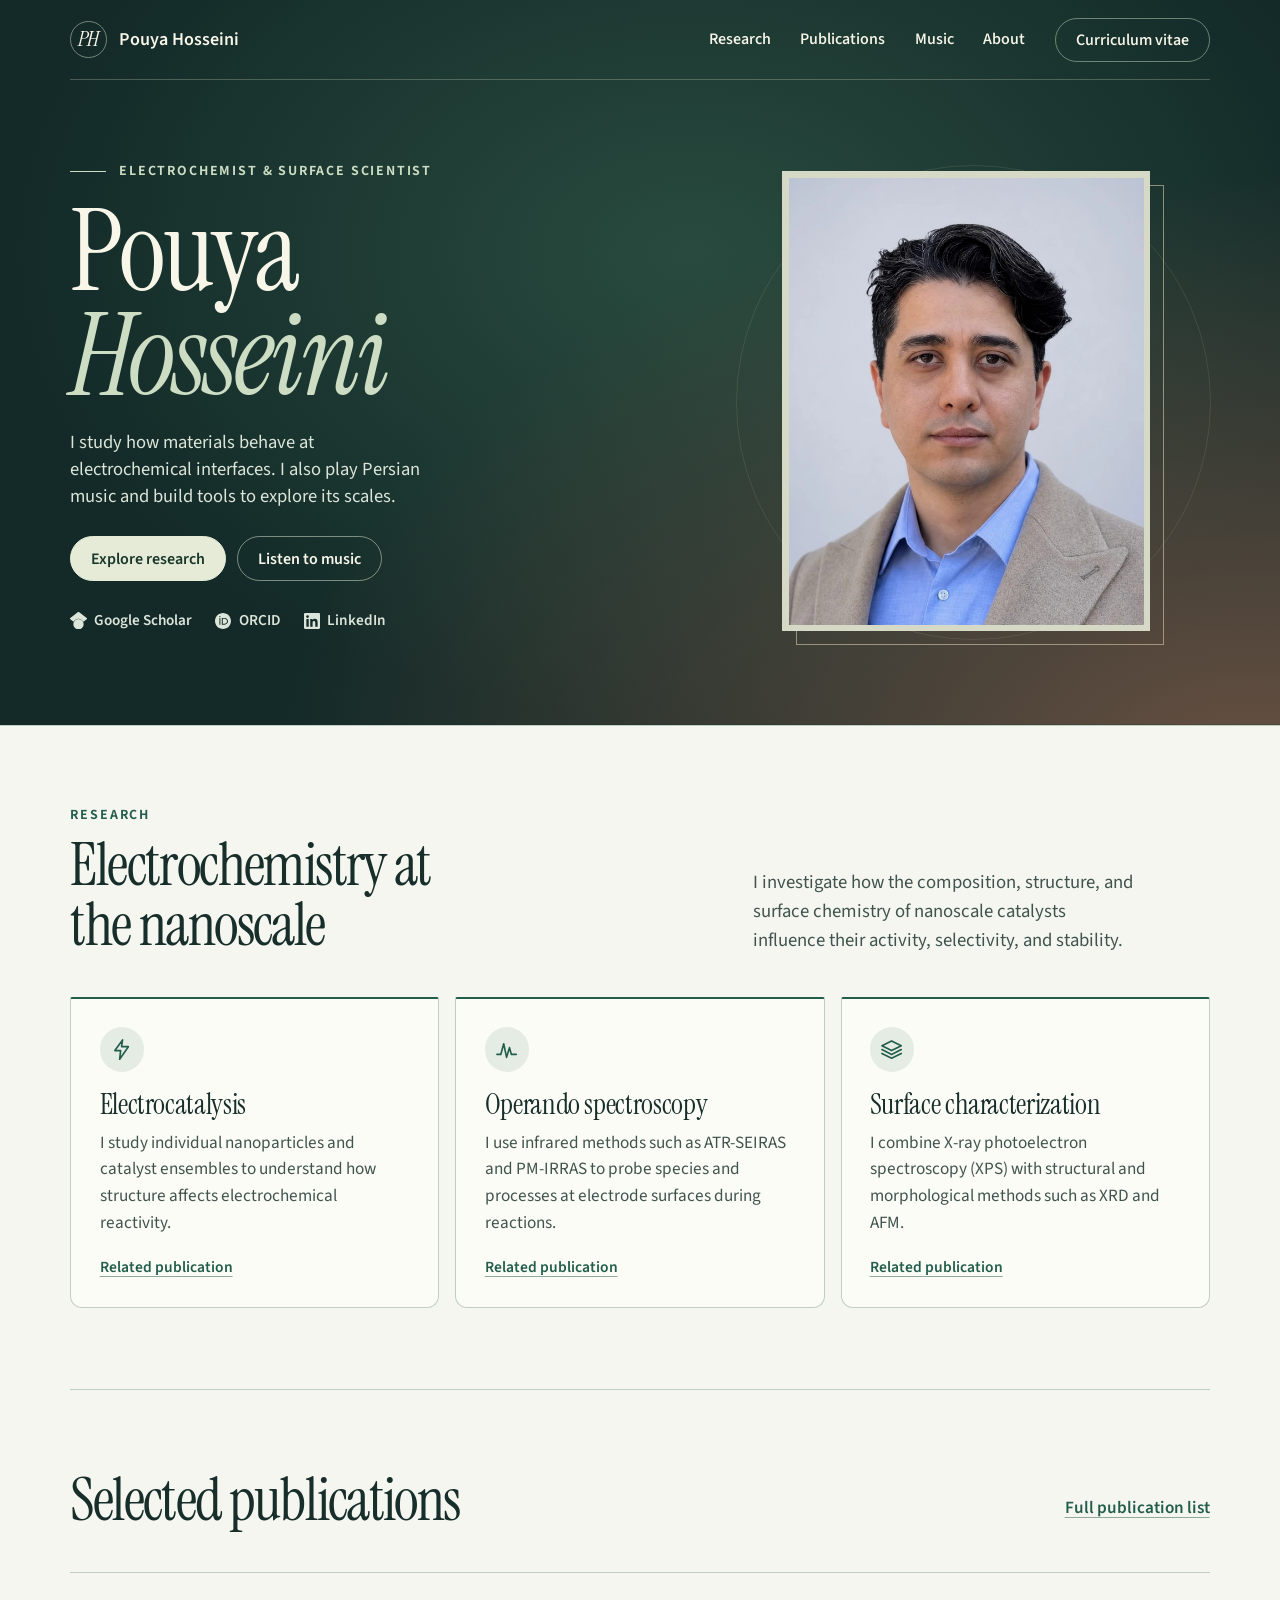
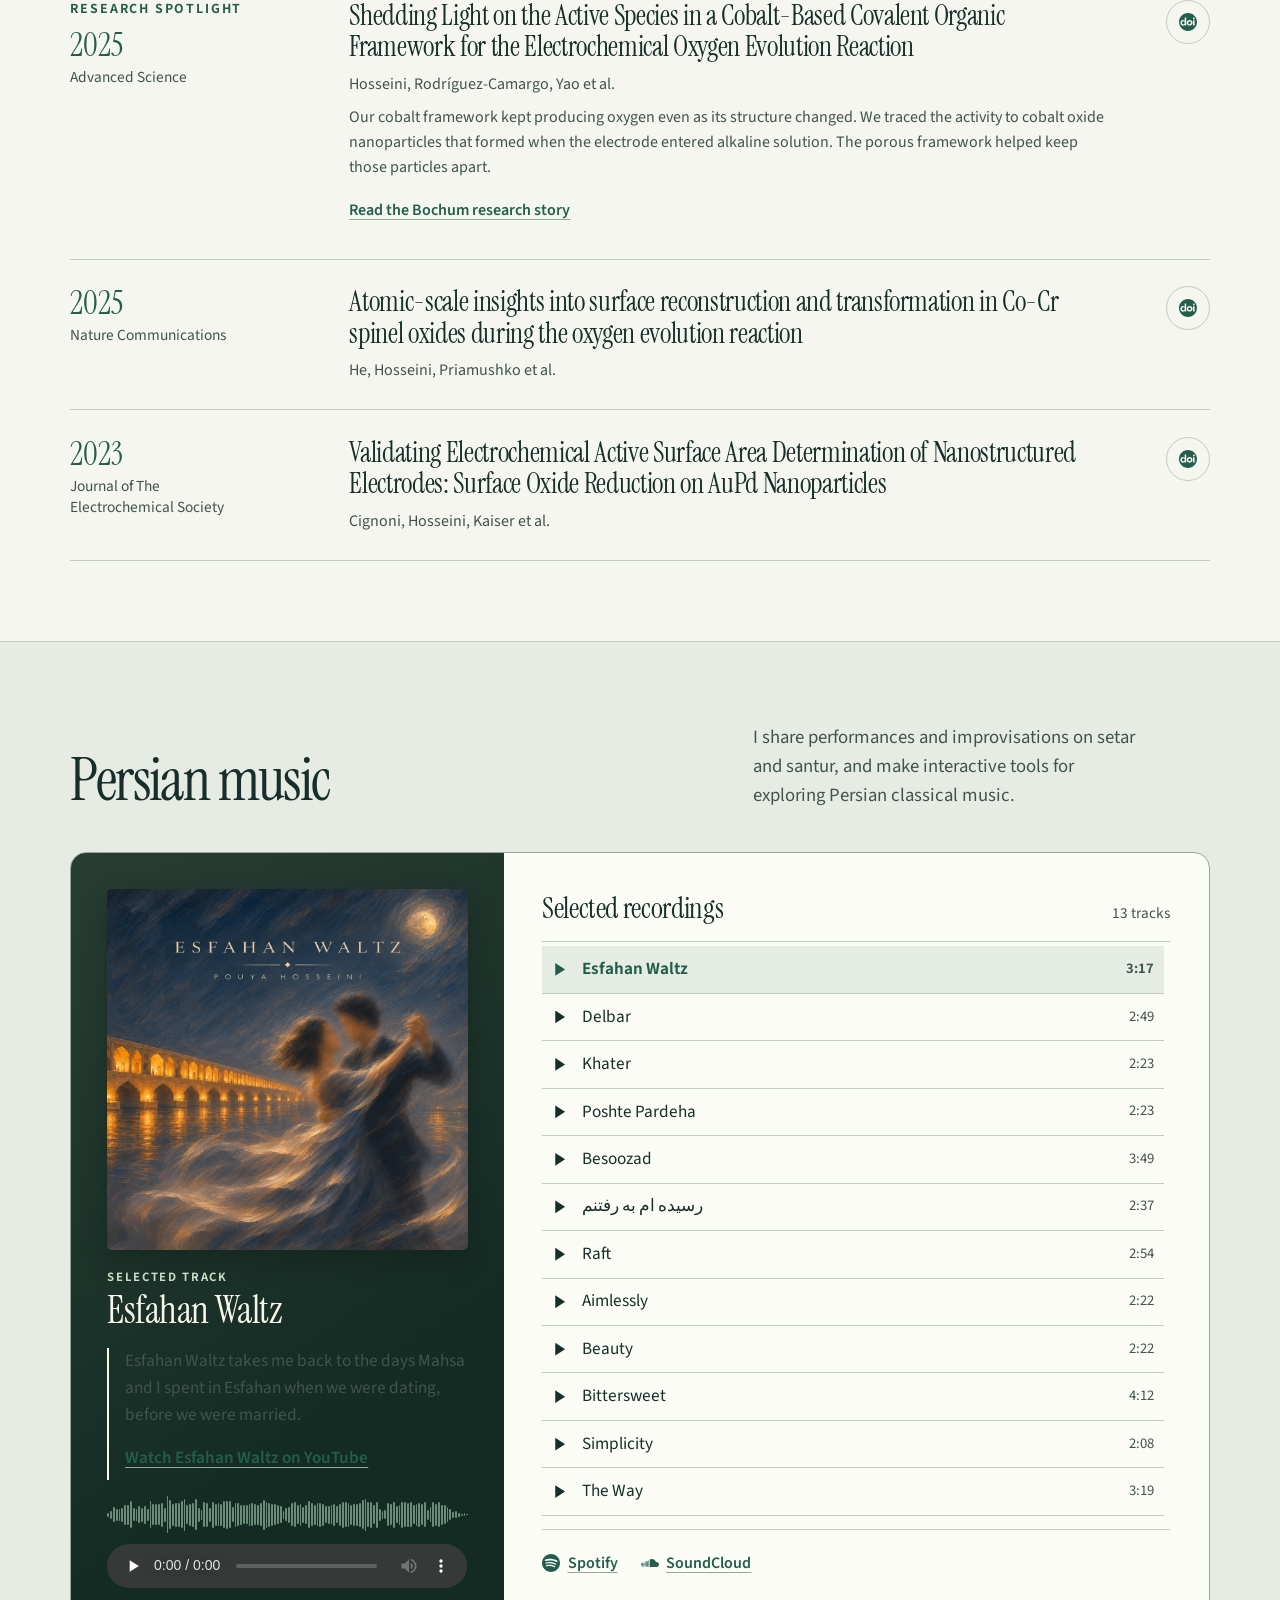
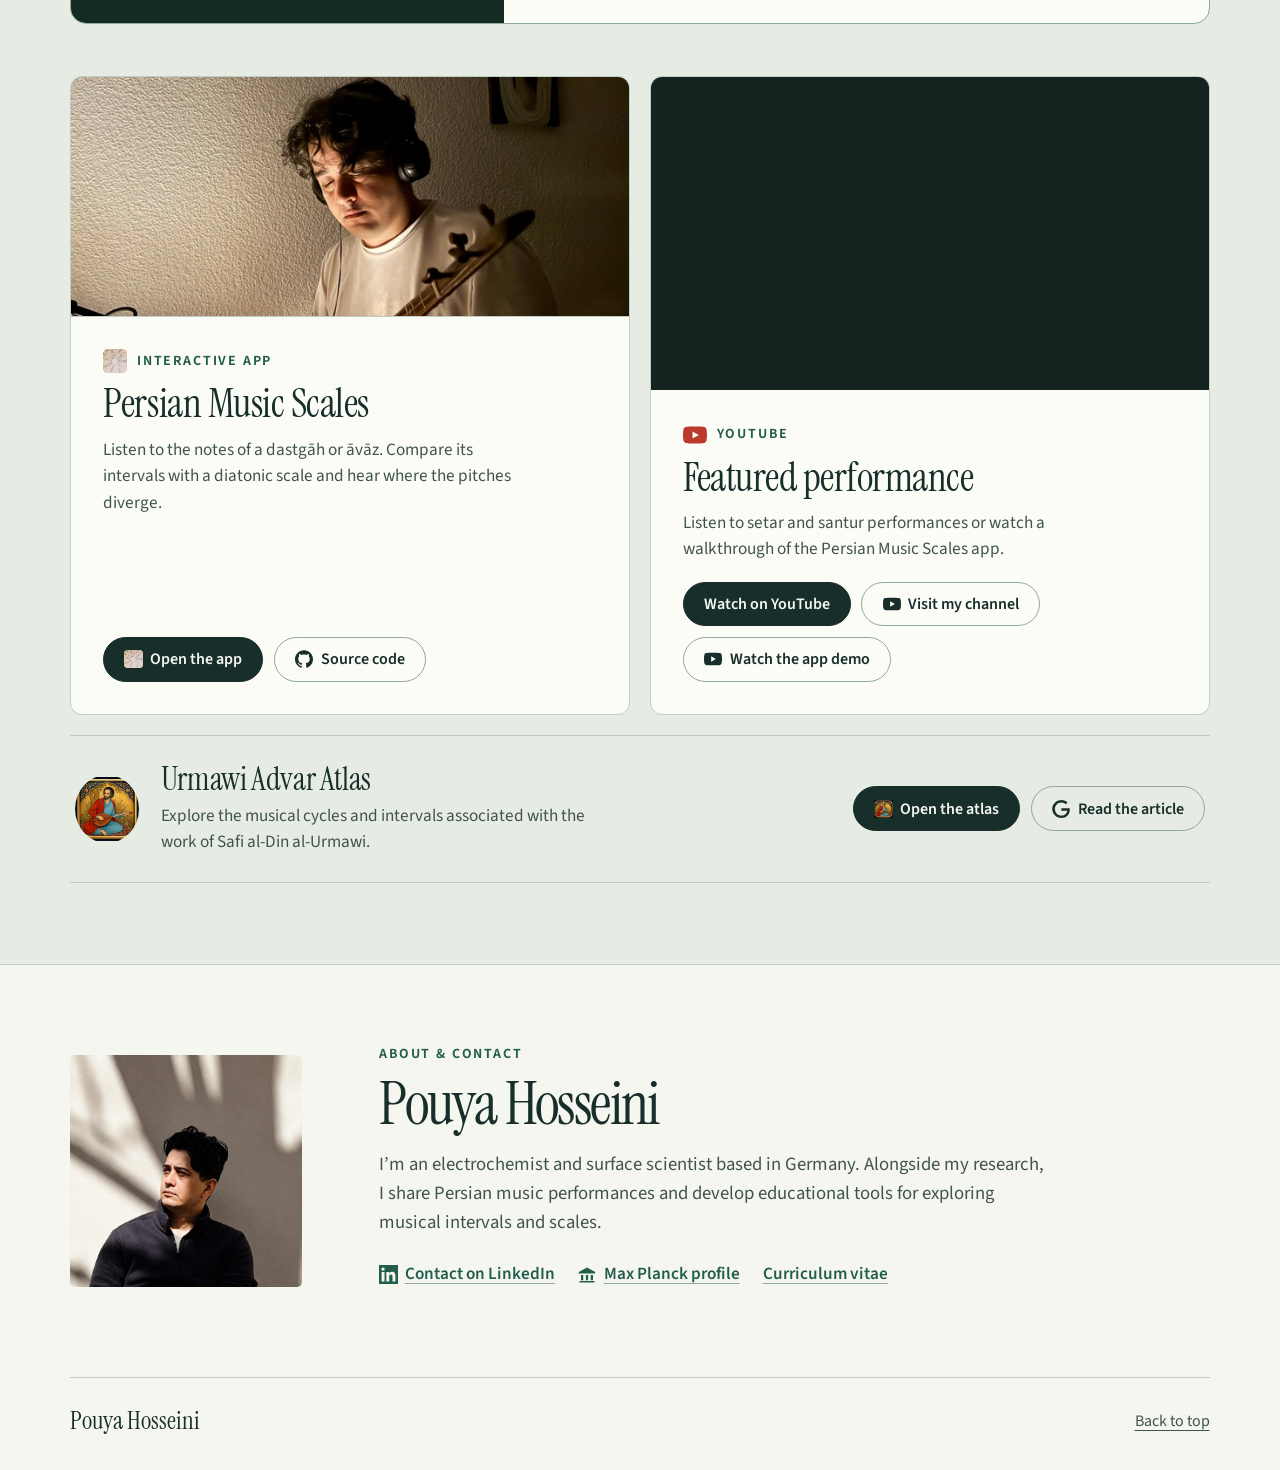
==== index.html @ 286f3427 "Add portfolio pages, portraits, and cover artwork" ====
<!doctype html>
<html lang="en">
<head>
<meta charset="utf-8">
<meta name="viewport" content="width=device-width, initial-scale=1">
<title>Pouya Hosseini | Electrochemistry &amp; Persian Music</title>
<meta name="description" content="Pouya Hosseini is an electrochemist, surface scientist, and Persian musician. Explore his research, publications, performances, and Persian Music Scales app.">
<meta property="og:image" content="https://pouya-hosseini-yazdeli.surprisingleaf.chatgpt.site/pouya-hosseini-940.webp">
<meta property="og:image:alt" content="Portrait of Pouya Hosseini">
<meta property="og:type" content="profile">
<meta property="og:title" content="Pouya Hosseini">
<meta property="og:description" content="Electrochemistry, surface science, and Persian music.">
<link rel="icon" href="favicon.svg" type="image/svg+xml">
<meta name="color-scheme" content="light dark">
<meta name="theme-color" content="#162e2b" media="(prefers-color-scheme: light)">
<meta name="theme-color" content="#0c201e" media="(prefers-color-scheme: dark)">
<link rel="preload" as="font" type="font/woff2" href="instrument-regular.woff2" crossorigin>
<link rel="stylesheet" href="style.css">
<script src="site.js" defer></script>
<script type="application/ld+json">
{
  "@context": "https://schema.org",
  "@type": "ProfilePage",
  "url": "https://pouya-hosseini-yazdeli.surprisingleaf.chatgpt.site/",
  "mainEntity": {
    "@type": "Person",
    "@id": "https://pouya-hosseini-yazdeli.surprisingleaf.chatgpt.site/#pouya",
    "name": "Pouya Hosseini",
    "url": "https://pouya-hosseini-yazdeli.surprisingleaf.chatgpt.site/",
    "description": "Electrochemist, surface scientist, and Persian musician.",
    "knowsAbout": ["Electrocatalysis", "Surface science", "Spectroelectrochemistry", "Persian classical music"],
    "sameAs": [
      "https://orcid.org/0000-0003-4492-0004",
      "https://scholar.google.com/citations?user=VgER-GUAAAAJ",
      "https://www.linkedin.com/in/drpouyahosseini/",
      "https://www.youtube.com/@pouya-hosseini",
      "https://open.spotify.com/artist/6IGpSoSxe7j5bQ7zwPnsP1",
      "https://soundcloud.com/pouyahosseini",
      "https://www.mpie.de/person/122577/2281"
    ]
  }
}
</script>
<script defer src="recordings.js"></script>
</head>
<body id="top">
<a class="skip" href="#main">Skip to content</a>
<div class="opening">
  <header class="mast wrap">
    <a class="brand" href="#top" aria-label="Pouya Hosseini, homepage">
      <span class="monogram" aria-hidden="true">PH</span><span>Pouya Hosseini</span>
    </a>
    <button class="menu-toggle" type="button" aria-expanded="false" aria-controls="site-nav" hidden>
      <span class="menu-glyph" aria-hidden="true"></span><span>Menu</span>
    </button>
    <nav class="site-nav" id="site-nav" aria-label="Main navigation">
      <a href="#research">Research</a>
      <a href="#publications">Publications</a>
      <a href="#music">Music</a>
      <a href="#about">About</a>
      <a href="cv.html" class="nav-cv">Curriculum vitae</a>
    </nav>
  </header>
  <section class="hero wrap" id="pouya" aria-labelledby="name">
    <div class="hero-copy">
      <p class="eyebrow hero-role">Electrochemist &amp; surface scientist</p>
      <h1 id="name">Pouya <em>Hosseini</em></h1>
      <p class="intro">I study how materials behave at electrochemical interfaces. I also play Persian music and build tools to explore its scales.</p>
      <div class="actions hero-actions"><a class="button primary" href="#research">Explore research</a><a class="button" href="#recordings">Listen to music</a></div>
      <div class="profiles" aria-label="Professional profiles"><a href="https://scholar.google.com/citations?user=VgER-GUAAAAJ"><span class="service-icon brand-googlescholar" aria-hidden="true"></span>Google Scholar</a>
          <a href="https://orcid.org/0000-0003-4492-0004"><span class="service-icon brand-orcid" aria-hidden="true"></span>ORCID</a>
          <a href="https://www.linkedin.com/in/drpouyahosseini/"><span class="service-icon brand-linkedin" aria-hidden="true"></span>LinkedIn</a></div>
    </div>
    <div class="hero-art"><figure class="portrait"><img src="pouya-hosseini-640.webp"
            srcset="pouya-hosseini-320.webp 320w, pouya-hosseini-640.webp 640w, pouya-hosseini-940.webp 940w"
            sizes="(max-width: 40rem) 36vw, (max-width: 70rem) 33vw, 370px" width="940" height="1254" fetchpriority="high" alt="Portrait of Pouya Hosseini"></figure></div>
  </section>
</div>
<main id="main">
  <section id="research" class="section wrap" aria-labelledby="research-title">
    <div class="section-lead">
      <div><p class="eyebrow">Research</p><h2 id="research-title">Electrochemistry at the nanoscale</h2></div>
      <p>I investigate how the composition, structure, and surface chemistry of nanoscale catalysts influence their activity, selectivity, and stability.</p>
    </div>
    <div class="research-grid">
      <article class="method">
        <a class="method-link" href="#aupd-surface-area" aria-labelledby="electrocatalysis-label electrocatalysis-action" aria-describedby="electrocatalysis-description">
          <span class="method-icon" aria-hidden="true"><svg aria-hidden="true" width="22" height="22" viewbox="0 0 24 24" fill="none" stroke="currentColor" stroke-width="1.7" stroke-linejoin="round" stroke-linecap="round"><path d="M13 2 5 13h6l-1 9 9-13h-7z"></path></svg></span>
          <h3 id="electrocatalysis-label">Electrocatalysis</h3>
          <p id="electrocatalysis-description">I study individual nanoparticles and catalyst ensembles to understand how structure affects electrochemical reactivity.</p>
          <span id="electrocatalysis-action" class="method-action">Related publication</span>
        </a>
      </article>
<article class="method">
        <a class="method-link" href="#cobalt-active-species" aria-labelledby="operando-label operando-action" aria-describedby="operando-description">
          <span class="method-icon" aria-hidden="true"><svg aria-hidden="true" width="22" height="22" viewbox="0 0 24 24" fill="none" stroke="currentColor" stroke-width="1.7" stroke-linejoin="round" stroke-linecap="round"><path d="M2 17h4l3-11 3 14 3-10 2 7h5"></path></svg></span>
          <h3 id="operando-label">Operando spectroscopy</h3>
          <p id="operando-description">I use infrared methods such as ATR-SEIRAS and PM-IRRAS to probe species and processes at electrode surfaces during reactions.</p>
          <span id="operando-action" class="method-action">Related publication</span>
        </a>
      </article>
<article class="method">
        <a class="method-link" href="#spinel-surfaces" aria-labelledby="surface-characterization-label surface-characterization-action" aria-describedby="surface-characterization-description">
          <span class="method-icon" aria-hidden="true"><svg aria-hidden="true" width="22" height="22" viewbox="0 0 24 24" fill="none" stroke="currentColor" stroke-width="1.7" stroke-linejoin="round" stroke-linecap="round"><path d="M2 8l10-5 10 5-10 5z M2 12l10 5 10-5 M2 16l10 5 10-5"></path></svg></span>
          <h3 id="surface-characterization-label">Surface characterization</h3>
          <p id="surface-characterization-description">I combine X-ray photoelectron spectroscopy (XPS) with structural and morphological methods such as XRD and AFM.</p>
          <span id="surface-characterization-action" class="method-action">Related publication</span>
        </a>
      </article>
    </div>
  </section>
  <section id="publications" class="publications section wrap" aria-labelledby="pub-title">
    <div class="section-heading"><h2 id="pub-title">Selected publications</h2><a class="text-link" href="cv.html#bibliography">Full publication list</a></div>
    <div class="papers"><article class="paper" id="cobalt-active-species" tabindex="-1">
        <div class="paper-meta"><span class="eyebrow">Research spotlight</span><time>2025</time><p>Advanced Science</p></div>
        <div class="paper-body"><h3><a href="https://doi.org/10.1002/advs.202413555">Shedding Light on the Active Species in a Cobalt-Based Covalent Organic Framework for the Electrochemical Oxygen Evolution Reaction</a></h3>
          <p>Hosseini, Rodríguez-Camargo, Yao et al.</p><p>Our cobalt framework kept producing oxygen even as its structure changed. We traced the activity to cobalt oxide nanoparticles that formed when the electrode entered alkaline solution. The porous framework helped keep those particles apart.</p><p><a class="text-link" href="https://news.rub.de/english/press-releases/2024-11-26-electrochemistry-how-catalysts-secretly-lose-their-stability">Read the Bochum research story</a></p></div>
        <a href="https://doi.org/10.1002/advs.202413555" class="paper-doi" aria-label="DOI for Shedding Light on the Active Species in a Cobalt-Based Covalent Organic Framework for the Electrochemical Oxygen Evolution Reaction"><span class="service-icon brand-doi" aria-hidden="true"></span></a>
      </article>
      <article class="paper" id="spinel-surfaces" tabindex="-1">
        <div class="paper-meta"><time>2025</time><p>Nature Communications</p></div>
        <div class="paper-body"><h3><a href="https://doi.org/10.1038/s41467-025-65626-x">Atomic-scale insights into surface reconstruction and transformation in Co-Cr spinel oxides during the oxygen evolution reaction</a></h3>
          <p>He, Hosseini, Priamushko et al.</p></div>
        <a href="https://doi.org/10.1038/s41467-025-65626-x" class="paper-doi" aria-label="DOI for Atomic-scale insights into surface reconstruction and transformation in Co-Cr spinel oxides during the oxygen evolution reaction"><span class="service-icon brand-doi" aria-hidden="true"></span></a>
      </article>

<article class="paper" id="aupd-surface-area" tabindex="-1">
        <div class="paper-meta"><time>2023</time><p>Journal of The Electrochemical Society</p></div>
        <div class="paper-body"><h3><a href="https://doi.org/10.1149/1945-7111/ad09f8">Validating Electrochemical Active Surface Area Determination of Nanostructured Electrodes: Surface Oxide Reduction on AuPd Nanoparticles</a></h3>
          <p>Cignoni, Hosseini, Kaiser et al.</p></div>
        <a href="https://doi.org/10.1149/1945-7111/ad09f8" class="paper-doi" aria-label="DOI for Validating Electrochemical Active Surface Area Determination of Nanostructured Electrodes: Surface Oxide Reduction on AuPd Nanoparticles"><span class="service-icon brand-doi" aria-hidden="true"></span></a>
      </article>
    </div>
  </section>
  <section id="music" class="music" aria-labelledby="music-title">
    <div class="section wrap">
      <div class="section-lead"><h2 id="music-title">Persian music</h2>
        <p>I share performances and improvisations on setar and santur, and make interactive tools for exploring Persian classical music.</p></div>
      <div class="listening-room" id="recordings">
        <section class="now-playing" aria-labelledby="current-track">
          <img id="track-cover" src="esfahan-waltz-cover.webp" width="640" height="640" alt="Esfahan Waltz cover artwork" loading="lazy">
          <div class="track-caption"><p id="play-state" class="eyebrow">Selected track</p><h3 id="current-track" dir="auto" aria-live="polite">Esfahan Waltz</h3></div>
          <aside id="esfahan-note"><p>Esfahan Waltz takes me back to the days Mahsa and I spent in Esfahan when we were dating, before we were married.</p><a class="text-link" href="https://youtu.be/katTH8K_2r0">Watch Esfahan Waltz on YouTube</a></aside><div class="waveform" aria-hidden="true"></div>
          <audio id="player" controls preload="none" aria-label="Esfahan Waltz" src="esfahan-waltz.mp3"></audio>
          <p id="play-message" role="status" hidden></p>
        </section>
        <section class="track-list" aria-labelledby="recording-title">
          <div class="list-heading"><h3 id="recording-title">Selected recordings</h3><span>13 tracks</span></div>
          <div class="track-scroller"><ol>
            <li><a class="track" href="esfahan-waltz.mp3" data-cover="esfahan-waltz-cover.webp" data-peaks="10,22,41,32,33,37,55,55,74,34,32,46,38,49,33,74,58,57,56,65,37,100,80,61,66,66,74,86,53,59,64,83,39,26,68,64,38,70,61,62,59,74,77,73,41,64,63,55,52,53,61,62,58,54,63,81,72,66,60,57,53,46,21,36,44,62,69,52,60,43,53,74,63,55,63,65,59,47,48,53,60,46,61,71,69,64,55,59,60,65,78,86,68,71,53,70,32,21,24,63,57,70,45,54,70,68,65,69,52,59,64,58,69,28,41,67,60,67,55,53,41,29,15,20,12,5,8,2"><span>Esfahan Waltz</span><small>3:17</small></a></li>
<li><a class="track" href="delbar.mp3" data-cover="delbar-cover.webp" data-peaks="13,47,42,31,11,48,55,29,42,71,73,30,89,83,73,57,81,89,80,41,71,67,45,56,89,67,50,76,65,67,37,87,85,78,60,86,89,67,90,68,71,51,87,100,93,67,75,70,53,66,69,66,50,59,65,71,63,72,75,68,63,85,75,80,64,73,55,53,50,74,76,53,78,59,74,58,71,61,63,56,77,76,49,87,65,66,69,70,75,76,55,69,77,71,56,77,64,74,82,83,68,85,74,69,80,76,58,83,73,76,75,81,72,85,91,69,32,47,35,52,63,50,34,24,8,1,0,0"><span>Delbar</span><small>2:49</small></a></li>

            <li><a class="track" href="khater.mp3" data-cover="khater-cover.webp" data-peaks="25,29,31,34,30,25,42,39,38,42,46,54,45,61,51,66,62,55,58,58,49,44,55,49,47,51,37,21,88,85,68,53,87,82,91,52,23,17,66,100,83,67,63,73,72,33,43,16,31,75,96,88,91,71,53,89,84,78,66,44,32,26,74,66,68,57,55,30,78,61,75,42,35,61,95,77,91,90,88,95,67,69,41,37,36,29,91,73,59,39,70,93,77,57,64,63,79,72,72,75,69,81,69,59,24,60,47,55,70,33,28,47,61,22,33,39,47,63,59,60,54,42,32,32,24,9,5,3"><span>Khater</span><small>2:23</small></a></li>
            <li><a class="track" href="poshte-pardeha.mp3" data-cover="poshte-pardeha-cover.webp" data-peaks="79,36,78,52,88,78,61,79,76,98,55,41,93,65,78,66,44,37,33,89,54,39,86,61,78,60,82,70,51,76,70,85,51,62,81,39,27,48,100,79,49,98,53,93,69,61,95,63,94,64,47,90,51,76,54,37,48,70,85,64,74,43,70,89,72,87,53,79,79,75,88,65,82,84,47,75,76,83,81,51,76,56,79,61,60,76,37,68,58,55,77,32,72,61,40,68,69,77,66,60,73,73,86,63,71,75,62,79,44,58,50,34,61,55,54,35,77,70,78,65,79,75,69,72,51,23,4,0"><span>Poshte Pardeha</span><small>2:23</small></a></li>
            <li><a class="track" href="besoozad.mp3" data-cover="besoozad-cover.webp" data-peaks="79,69,69,61,55,59,62,70,57,56,68,77,65,33,56,36,80,65,88,70,74,56,68,83,84,71,72,74,67,52,93,92,85,85,83,88,91,87,87,89,88,89,86,84,86,81,87,72,84,94,91,89,58,67,80,87,77,87,90,80,75,77,82,84,81,84,93,86,87,88,89,95,94,90,100,83,77,89,87,90,86,82,82,81,80,76,77,84,79,77,86,79,85,83,82,80,81,81,86,100,82,89,84,80,85,90,93,94,84,83,87,82,81,87,83,88,80,86,83,84,83,84,86,95,81,76,76,44"><span dir="auto">Besoozad</span><small>3:49</small></a></li>
            <li><a class="track" href="reside-am.mp3" data-cover="reside-am-cover.webp" data-peaks="3,20,79,73,72,44,72,62,76,54,97,85,86,79,86,59,65,40,50,69,88,79,94,70,88,62,91,61,90,61,91,66,87,60,82,58,93,64,93,66,88,57,95,64,86,54,45,72,91,71,88,93,89,99,76,84,43,96,58,88,78,85,80,94,73,91,58,93,75,88,58,96,55,40,89,91,89,78,87,85,90,68,88,71,87,71,93,87,85,94,89,85,94,94,92,89,92,91,91,85,82,74,97,96,94,89,89,92,95,95,95,76,94,89,85,100,38,76,94,94,72,78,75,87,79,72,53,54"><span dir="auto">رسیده ام به رفتنم</span><small>2:37</small></a></li>
            <li><a class="track" href="raft.mp3" data-cover="raft-cover.webp" data-peaks="17,44,98,92,64,67,93,92,97,96,96,94,97,91,69,95,92,90,94,92,89,92,83,99,89,90,95,90,99,89,54,86,82,89,96,92,88,80,98,99,97,85,98,97,88,93,81,57,95,94,88,76,92,92,86,85,63,95,84,84,90,88,86,92,94,93,81,82,87,91,93,79,93,86,94,65,89,92,93,95,89,95,93,92,92,96,94,93,95,94,85,97,96,99,97,87,100,95,94,83,81,99,99,84,95,92,90,96,95,66,98,97,96,92,75,64,45,15,65,60,55,33,50,94,96,73,23,7"><span dir="auto">Raft</span><small>2:54</small></a></li>
            <li><a class="track" href="aimlessly.mp3" data-cover="aimlessly-cover.webp" data-peaks="85,85,83,75,58,83,85,69,73,75,73,73,62,75,72,73,57,82,81,72,74,39,58,79,75,69,78,74,76,74,74,80,80,57,40,69,88,74,68,74,47,71,77,54,67,77,54,74,58,76,51,77,44,51,87,76,82,79,59,80,77,77,65,78,82,88,81,89,81,82,63,53,85,75,63,77,71,67,46,86,79,94,86,53,90,89,73,92,89,44,88,59,96,65,99,61,26,77,55,77,40,41,92,90,95,88,55,96,95,94,100,97,99,97,96,87,97,81,97,65,89,74,65,90,93,89,8,2"><span dir="auto">Aimlessly</span><small>2:22</small></a></li>
            <li><a class="track" href="beauty.mp3" data-cover="beauty-cover.webp" data-peaks="2,70,75,79,76,73,75,75,78,71,93,70,92,95,91,84,65,85,69,64,81,100,61,89,81,87,75,82,62,90,88,91,90,75,88,85,88,92,84,92,77,98,100,100,97,73,94,62,90,96,63,91,86,67,96,82,88,98,77,94,90,89,90,92,55,80,70,82,87,67,95,81,67,77,75,75,80,65,57,50,63,40,59,50,55,75,60,64,77,72,63,75,73,77,70,68,55,42,56,55,46,49,65,55,47,55,63,51,57,71,78,89,86,85,89,75,87,90,68,75,82,87,78,64,65,62,35,13"><span dir="auto">Beauty</span><small>2:22</small></a></li>
            <li><a class="track" href="bittersweet.mp3" data-cover="bittersweet-cover.webp" data-peaks="83,79,82,79,75,77,74,82,91,79,66,84,45,68,50,65,62,54,47,51,43,80,63,72,71,65,70,72,71,66,76,79,77,66,75,74,75,62,48,75,69,83,71,75,69,82,80,84,72,58,73,72,63,77,83,80,78,87,82,87,77,79,87,90,74,52,45,100,89,75,90,95,82,91,63,85,82,81,68,89,78,81,78,73,80,85,79,75,76,63,36,65,73,77,70,76,76,70,72,78,76,73,74,77,74,69,66,66,64,65,69,65,62,67,71,63,69,66,64,65,66,65,66,69,68,66,65,70"><span dir="auto">Bittersweet</span><small>4:12</small></a></li>
            <li><a class="track" href="simplicity.mp3" data-cover="simplicity-cover.webp" data-peaks="24,34,24,17,37,38,31,39,32,54,72,63,71,68,84,92,72,83,68,79,45,53,74,65,52,100,60,69,24,40,60,44,43,46,55,42,37,43,39,44,48,50,55,69,61,67,55,44,47,41,47,52,47,37,33,33,32,62,57,76,70,65,77,66,57,58,59,55,77,76,78,71,73,57,65,64,64,66,39,46,40,26,31,26,43,36,77,77,75,77,64,78,72,78,68,72,74,77,81,84,86,90,86,89,73,74,80,79,49,40,22,21,17,31,36,19,23,29,25,28,26,37,36,40,32,22,9,2"><span dir="auto">Simplicity</span><small>2:08</small></a></li>
            <li><a class="track" href="the-way.mp3" data-cover="the-way-cover.webp" data-peaks="40,63,77,18,78,43,81,38,66,65,79,53,28,76,56,66,51,69,67,50,63,67,70,65,73,54,38,64,59,66,64,41,38,44,82,66,53,85,41,87,82,97,88,82,87,86,92,86,86,89,67,86,48,100,91,91,92,89,90,79,84,82,72,87,83,90,86,84,77,82,84,85,88,37,53,83,80,81,81,81,87,79,77,82,85,83,80,83,80,85,83,77,80,81,79,77,84,80,77,82,76,73,80,80,78,80,75,79,71,72,59,46,47,25,59,66,32,49,23,16,50,43,42,46,36,28,7,2"><span dir="auto">The Way</span><small>3:19</small></a></li>
            <li><a class="track" href="unburden.mp3" data-cover="unburden-cover.webp" data-peaks="6,8,71,81,62,51,63,75,58,43,74,73,58,56,69,66,64,41,61,86,64,65,81,64,62,80,77,63,61,82,71,78,79,79,57,48,67,100,78,81,83,89,91,90,51,60,91,91,78,70,91,95,76,90,51,45,95,77,85,94,93,86,66,89,87,84,69,84,80,86,87,77,83,86,81,85,84,79,92,87,77,82,84,84,86,91,47,54,91,84,77,90,82,84,92,90,84,86,92,73,82,80,64,49,73,79,84,84,83,78,75,84,89,83,84,83,91,80,81,81,75,78,79,59,59,86,38,10"><span dir="auto">Unburden</span><small>3:08</small></a></li>
          </ol></div>
          <div class="platforms"><a class="platform" href="https://open.spotify.com/artist/6IGpSoSxe7j5bQ7zwPnsP1"><span aria-hidden="true" class="service-icon brand-spotify"></span>Spotify</a><a class="platform" href="https://soundcloud.com/pouyahosseini"><span aria-hidden="true" class="service-icon brand-soundcloud"></span>SoundCloud</a></div>
        </section>
      </div>
      <div id="music-projects" class="projects">
        <article class="project-card">
          <a class="project-photo" href="https://persianmusicscales.github.io/Persian-Music-Scales-App/" aria-label="Explore the Persian Music Scales app">
            <img src="pouya-setar-640.webp" srcset="pouya-setar-640.webp 640w, pouya-setar-1200.webp 1200w" sizes="(max-width: 46rem) 90vw, (max-width: 80rem) 45vw, 570px" width="640" height="640" loading="lazy" alt="Pouya playing the setar beside a recording microphone">
          </a>
          <div class="project-text">
            <div class="project-type"><img src="persian-music-scales-icon.png" alt="" width="38" height="38"><p class="eyebrow">Interactive app</p></div>
            <h3>Persian Music Scales</h3><p>Listen to the notes of a dastgāh or āvāz. Compare its intervals with a diatonic scale and hear where the pitches diverge.</p>
            <div class="actions"><a class="button primary" href="https://persianmusicscales.github.io/Persian-Music-Scales-App/"><img class="service-icon" src="persian-music-scales-icon.png" alt="" width="22" height="22">Open the app</a><a class="button" href="https://github.com/PersianMusicScales/Persian-Music-Scales-App"><span aria-hidden="true" class="service-icon brand-github"></span>Source code</a></div>
          </div>
        </article>
<article class="project-card">
          <iframe class="performance-video" src="https://www.youtube-nocookie.com/embed/prpls-ZqFvQ" title="Featured performance by Pouya Hosseini" loading="lazy" allowfullscreen></iframe>
          <div class="project-text">
            <div class="project-type"><span class="service-icon brand-youtube" aria-hidden="true"></span><p class="eyebrow">YouTube</p></div>
            <h3>Featured performance</h3><p>Listen to setar and santur performances or watch a walkthrough of the Persian Music Scales app.</p>
            <div class="actions"><a class="button primary" href="https://youtu.be/prpls-ZqFvQ">Watch on YouTube</a><a class="button" href="https://www.youtube.com/@pouya-hosseini"><span aria-hidden="true" class="service-icon brand-youtube"></span>Visit my channel</a><a class="button" href="https://www.youtube.com/watch?v=hSfm6LHRFmc"><span aria-hidden="true" class="service-icon brand-youtube"></span>Watch the app demo</a></div>
          </div>
        </article>
      </div>
      <article class="atlas">
        <img src="atlas.svg" alt="" loading="lazy" width="68" height="68">
        <div><h3>Urmawi Advar Atlas</h3><p>Explore the musical cycles and intervals associated with the work of Safi al-Din al-Urmawi.</p></div>
        <div class="actions"><a class="button primary" href="https://persianmusicscales.github.io/urmawi-advar-atlas/"><img class="service-icon" src="atlas.svg" alt="" width="22" height="22">Open the atlas</a><a class="button" href="https://sites.google.com/view/persianmusicscales/article"><span aria-hidden="true" class="service-icon brand-google"></span>Read the article</a></div>
      </article>
    </div>
  </section>
  <section id="about" class="section wrap about" aria-labelledby="about-title">
    <figure class="about-photo"><img src="pouya-portrait-640.webp" srcset="pouya-portrait-640.webp 640w, pouya-portrait-1200.webp 1200w" sizes="(max-width:40rem) 55vw, 235px" width="640" height="640" alt="Pouya in sunlight" loading="lazy"></figure>
    <div><p class="eyebrow">About &amp; contact</p><h2 id="about-title">Pouya Hosseini</h2>
      <p>I’m an electrochemist and surface scientist based in Germany. Alongside my research, I share Persian music performances and develop educational tools for exploring musical intervals and scales.</p>
      <div class="links"><a href="https://www.linkedin.com/in/drpouyahosseini/"><span aria-hidden="true" class="service-icon brand-linkedin"></span>Contact on LinkedIn</a><a href="https://www.mpie.de/person/122577/2281"><span aria-hidden="true" class="service-icon brand-institute"></span>Max Planck profile</a><a href="cv.html">Curriculum vitae</a></div></div>
  </section>
</main>
<footer class="footer wrap"><span class="footer-name">Pouya Hosseini</span><a href="#top">Back to top</a></footer>
</body>
</html>
---- style.css ----
@font-face {
  font-family: "Instrument Serif";
  src: url("instrument-regular.woff2") format("woff2");
  font-display: swap;
}
@font-face {
  font-family: "Instrument Serif";
  src: url("instrument-italic.woff2") format("woff2");
  font-style: italic;
  font-display: swap;
}
@font-face {
  font-family: "Source Sans 3";
  src: url("source-sans.woff2") format("woff2");
  font-weight: 200 900;
  font-display: swap;
}

:root {
  color-scheme: light;
  --serif: "Instrument Serif", Georgia, serif;
  --sans: "Source Sans 3", "Segoe UI", sans-serif;
  --paper: #f5f6f0;
  --panel: #fcfcf7;
  --tint: #e4ece3;
  --ink: #172e2a;
  --body: #40544d;
  --accent: #235e4d;
  --rule: #bfcec3;
  --rule-strong: #91a99a;
  --music: #e6ece4;
  --hero-start: #132a28;
  --hero-green: #294b3f;
  --hero-copper: #685042;
  --hero-ink: #f8f6e9;
  --hero-body: #dce5d9;
  --hero-accent: #ccddc4;
  --hero-rule: #eff4d640;
  --focus: #b25c1d;
  --radius: .75rem;
  --gutter: clamp(1.25rem, 5.5vw, 5rem);
  --section-pad: clamp(3.25rem, 6.3vw, 6rem);
}
@media (prefers-color-scheme: dark) {
  :root {
    color-scheme: dark;
    --paper: #11211f;
    --panel: #192d28;
    --tint: #273e34;
    --ink: #eff1df;
    --body: #bbcdc0;
    --accent: #b5dbc0;
    --rule: #3a5147;
    --rule-strong: #728d79;
    --music: #152923;
    --hero-start: #0b1d1c;
    --hero-green: #1d392f;
    --hero-copper: #49392e;
    --focus: #f8bd7e;
  }
}
* { box-sizing: border-box; }
body { margin: 0; background: var(--paper); color: var(--ink); font: 1.075rem/1.55 var(--sans); }
:where(h1,h2,h3,p,figure,ul,ol,dl) { margin: 0; }
h1, h2, h3 { font-family: var(--serif); font-weight: 400; text-wrap: pretty; }
h1 { line-height: .91; letter-spacing: -.025em; }
h2 { font-size: clamp(2.75rem, 4.65vw, 4.45rem); line-height: 1.01; letter-spacing: -.027em; }
h3 { font-size: clamp(1.8rem, 2.3vw, 2.38rem); line-height: 1.12; letter-spacing: -.012em; }
p { color: var(--body); }
a { color: inherit; text-decoration-thickness: 1px; text-underline-offset: .24em; }
button { font: inherit; cursor: pointer; }
img { display: block; max-width: 100%; }
[hidden] { display: none !important; }
:where(section, article, main, [id]) { scroll-margin-top: 1.6rem; }
:focus-visible { outline: 3px solid var(--focus); outline-offset: 4px; }
.wrap { width: min(74rem, calc(100% - 2 * var(--gutter))); margin-inline: auto; }
.skip {
  position: absolute; top: .6rem; left: var(--gutter); z-index: 10; padding: .5rem 1rem;
  background: var(--panel); color: var(--ink); transform: translateY(-160%);
}
.skip:focus { transform: none; }
.eyebrow, .label { color: var(--accent); font: 650 .875rem/1.3 var(--sans); letter-spacing: .13em; text-transform: uppercase; }
.eyebrow + h2 { margin-top: .62rem; }
.actions, .links, .profiles, .platforms { display: flex; align-items: center; flex-wrap: wrap; gap: .65rem; }
.links, .profiles, .platforms { gap: .45rem 1.45rem; }
.button, .nav-cv, .menu-toggle {
  min-height: 2.8rem; display: inline-flex; align-items: center; justify-content: center; gap: .48rem;
  border-radius: 99px; padding: .6rem 1.25rem; border: 1px solid var(--rule-strong);
  background: transparent; color: var(--ink); font: 600 1rem/1.25 var(--sans); text-decoration: none;
}
.button:hover { background: var(--tint); border-color: var(--accent); }
.button.primary { color: var(--paper); background: var(--ink); border-color: var(--ink); }
.button.primary:hover { background: var(--accent); border-color: var(--accent); }
.links a, .platform, .profiles a, .text-link {
  display: inline-flex; align-items: center; gap: .45rem; min-height: 2.75rem;
  color: var(--accent); font-weight: 600; text-decoration-color: var(--rule-strong);
}
.links a:hover, .platform:hover, .text-link:hover, .profiles a:hover { text-decoration-color: currentColor; }
.service-icon { width: 1.15rem; height: 1.15rem; flex: none; display: inline-block; vertical-align: -.18em; object-fit: contain; }
span.service-icon { background: currentColor; mask: var(--brand-image) center / contain no-repeat; }
.brand-doi { --brand-image: url("doi.svg"); }
.brand-googlescholar { --brand-image: url("googlescholar.svg"); }
.brand-orcid { --brand-image: url("orcid.svg"); }
.brand-linkedin { --brand-image: url("linkedin.svg"); }
.brand-youtube { --brand-image: url("youtube.svg"); }
.brand-soundcloud { --brand-image: url("soundcloud.svg"); }
.brand-spotify { --brand-image: url("spotify.svg"); }
.brand-github { --brand-image: url("github.svg"); }
.brand-google { --brand-image: url("google.svg"); }
.brand-institute { --brand-image: url("institute.svg"); }

.opening {
  position: relative; isolation: isolate; color: var(--hero-ink); background: var(--hero-start);
  background-image: radial-gradient(ellipse at 98% 106%, var(--hero-copper), transparent 51%),
    radial-gradient(ellipse at 54% 35%, var(--hero-green), transparent 70%);
  background-size: 108% 108%, 100% 100%; background-position: right bottom, center;
  border-bottom: 1px solid var(--rule); --focus: #f8bd7e;
}
.mast, .footer { display: flex; justify-content: space-between; align-items: center; gap: 1.5rem; }
.mast { min-height: 5rem; position: relative; z-index: 2; border-bottom: 1px solid var(--hero-rule); }
.brand { display: inline-flex; align-items: center; gap: .75rem; font-size: 1.13rem; font-weight: 600; text-decoration: none; }
.monogram {
  display: inline-grid; place-items: center; width: 2.3rem; height: 2.3rem; border: 1px solid #c8d8be87;
  border-radius: 50%; font: italic 1.35rem/.95 var(--serif); letter-spacing: -.07em; padding-right: .13rem;
}
.site-nav { display: flex; align-items: center; gap: clamp(1rem,2.3vw,2.2rem); }
.site-nav a { display: inline-flex; align-items: center; min-height: 2.75rem; font-size: 1rem; font-weight: 550; text-decoration: none; }
.site-nav a:hover, .site-nav a[aria-current] { text-decoration: underline; text-underline-offset: .35em; }
.nav-cv, .menu-toggle { color: var(--hero-ink); border-color: #c8d8be7d; }
.nav-cv:hover, .menu-toggle:hover { background: #fff1; }
.menu-toggle { min-width: 5.2rem; gap: .6rem; padding-inline: .85rem; }
.menu-glyph { display: block; width: 1rem; height: .55rem; border-block: 1.5px solid currentColor; }

.hero {
  display: grid; grid-template-columns: minmax(0,1.1fr) minmax(0,.9fr);
  align-items: center; gap: clamp(2.75rem,7vw,7.5rem); padding-block: clamp(3.75rem,6vw,5.7rem);
}
.hero-copy { position: relative; z-index: 1; }
.hero-role { display: flex; align-items: center; gap: .8rem; color: var(--hero-accent); }
.hero-role::before { content: ""; width: 2.25rem; height: 1px; background: currentColor; }
.hero h1 { margin: 1.25rem 0 1.35rem; font-size: clamp(5.1rem,8.9vw,8.65rem); }
.hero h1 em { display: block; color: var(--hero-accent); }
.intro { max-width: 41ch; font-size: clamp(1.13rem,1.45vw,1.36rem); line-height: 1.46; color: var(--hero-body); }
.opening .actions { margin-top: 1.6rem; }
.opening .button { color: var(--hero-ink); border-color: #d0dfc58c; }
.opening .button:hover { background: #f3f2df19; border-color: var(--hero-ink); }
.opening .button.primary { background: #e6ebd8; color: #19362b; border-color: #e6ebd8; }
.opening .button.primary:hover { background: #fbf9e9; border-color: #fbf9e9; }
.profiles { margin-top: 1.1rem; }
.profiles a { color: var(--hero-body); font-size: .95rem; text-decoration: none; }
.profiles a:hover { text-decoration: underline; }
.profiles .service-icon { width: 1.02rem; height: 1.02rem; }
.hero-art { position: relative; display: grid; place-items: center; padding: .9rem 1.35rem 1.05rem .45rem; }
.hero-art::before {
  content: ""; position: absolute; width: 100%; max-width: 30rem; aspect-ratio: 1; border-radius: 50%;
  border: 1px solid #d7d1a320; pointer-events: none;
}
.portrait { width: min(100%, 23rem); position: relative; aspect-ratio: 4 / 5; padding: .4rem; background: #d5d9c6; }
.portrait::before {
  content: ""; position: absolute; inset: .85rem -.85rem -.85rem .85rem;
  border: 1px solid #d7c9ab9c; z-index: -1;
}
.portrait img { width: 100%; height: 100%; object-fit: cover; object-position: center 35%; }

.section { padding-block: var(--section-pad); }
.section-lead, .section-heading { margin-bottom: clamp(1.55rem,3.3vw,3rem); }
.section-lead {
  display: grid; grid-template-columns: minmax(0,1.13fr) minmax(0,.87fr);
  align-items: end; gap: clamp(2rem,7vw,7rem);
}
.section-lead > p { font-size: 1.17rem; max-width: 43ch; }
.section-heading { display: flex; justify-content: space-between; align-items: end; gap: 1.5rem; }
.section-heading .text-link { flex: none; }
.research-grid { display: grid; grid-template-columns: repeat(3,minmax(0,1fr)); gap: 1rem; }
.method { display: flex; }
.method-link {
  width: 100%; display: grid; grid-template-rows: auto auto 1fr auto; align-content: start; justify-items: start;
  background: var(--panel); color: var(--ink); border: 1px solid var(--rule); border-top: 2px solid var(--accent);
  padding: clamp(1.25rem,2.2vw,2.1rem); border-radius: .14rem .14rem var(--radius) var(--radius); text-decoration: none;
}
.method-icon { display: inline-grid; place-items: center; width: 2.8rem; height: 2.8rem; border-radius: 50%; background: var(--tint); color: var(--accent); }
.method-icon svg { width: 1.45rem; height: 1.45rem; }
.method h3 { margin: 1rem 0 .55rem; }
.method-action { margin-top: 1.15rem; color: var(--accent); font-size: .97rem; font-weight: 600; text-decoration: underline; text-decoration-color: var(--rule-strong); text-underline-offset: .25em; }
.method-link:hover { background: var(--tint); border-color: var(--rule-strong); border-top-color: var(--accent); }
.method-link:hover .method-action { text-decoration-color: currentColor; }
.publications { padding-top: 0; }
.publications .section-heading { border-top: 1px solid var(--rule); padding-top: var(--section-pad); }
.papers { border-bottom: 1px solid var(--rule); }
.paper { display: grid; grid-template-columns: minmax(9.5rem,.7fr) minmax(0,2.35fr) 2.75rem; gap: clamp(1.25rem,4vw,4.6rem); align-items: start; padding: 1.65rem 0; border-top: 1px solid var(--rule); }
.paper time { display: block; font: 400 2rem/1.1 var(--serif); color: var(--accent); }
.paper-meta p { max-width: 21ch; font-size: .96rem; line-height: 1.35; margin-top: .25rem; }
.paper h3 { font-size: clamp(1.65rem,2.2vw,2.2rem); }
.paper h3 a { text-decoration: none; }
.paper h3 a:hover { color: var(--accent); text-decoration: underline; }
.paper-body > p { margin-top: .55rem; font-size: 1rem; }
.paper-doi { display: grid; place-items: center; width: 2.75rem; height: 2.75rem; color: var(--accent); border-radius: 50%; border: 1px solid var(--rule); }
.paper-doi:hover { background: var(--tint); }
.paper:target { background: var(--tint); box-shadow: -.55rem 0 0 var(--tint), .55rem 0 0 var(--tint), -.72rem 0 0 var(--accent); }
.music { background: var(--music); border-block: 1px solid var(--rule); }
.listening-room {
  display: grid; grid-template-columns: minmax(0,.76fr) minmax(0,1.24fr);
  border: 1px solid var(--rule-strong); border-radius: 1rem; overflow: clip; background: var(--panel);
}
.now-playing { padding: clamp(1.1rem,2.8vw,2.25rem); min-width: 0; background: linear-gradient(145deg,#283e33,#142b24 72%); color: var(--hero-ink); color-scheme: dark; }
#track-cover { width: 100%; aspect-ratio: 1; height: auto; object-fit: contain; border-radius: .3rem; box-shadow: 0 .6rem 1.6rem #07100844; background: #14201b; }
.track-caption { margin-top: 1.2rem; }
.track-caption .eyebrow { color: var(--hero-accent); font-size: .8rem; }
#current-track { margin-top: .25rem; font-size: clamp(2.1rem,3vw,3rem); text-align: start; width: fit-content; }
.waveform { display: flex; align-items: center; gap: 1px; height: 2.3rem; margin-block: .65rem; }
.waveform i { flex: 1; min-width: 0; border-radius: .15rem; background: #6a8b77; }
.waveform i.elapsed { background: #e4ecd0; }
audio { display: block; width: 100%; min-width: 0; height: 2.75rem; }
#play-message { margin-top: .7rem; color: var(--hero-body); font-size: 1rem; }
.track-list { min-width: 0; display: grid; grid-template-rows: auto minmax(0,1fr) auto; padding: clamp(1.15rem,3vw,2.8rem); }
.list-heading { display: flex; align-items: baseline; justify-content: space-between; gap: .8rem; padding-bottom: 1rem; border-bottom: 1px solid var(--rule); }
.list-heading span { flex: none; font-size: .95rem; color: var(--body); }
.track-scroller { position: relative; min-height: 14rem; }
.track-scroller ol { list-style: none; position: absolute; inset: 0; margin: 0; padding: .25rem .4rem .25rem 0; overflow: auto; overscroll-behavior: contain; scrollbar-width: thin; scrollbar-color: var(--rule-strong) transparent; }
.track { display: flex; align-items: center; gap: .9rem; border-bottom: 1px solid var(--rule); padding: .62rem .6rem; min-height: 2.85rem; text-decoration: none; }
.track::before { content: ""; flex: none; margin-inline: .15rem; width: .7rem; height: .8rem; background: currentColor; clip-path: polygon(12% 0,100% 50%,12% 100%); }
.track small { margin-left: auto; font-variant-numeric: tabular-nums; color: var(--body); font-size: .92rem; }
.track:hover, .track[aria-current] { background: var(--tint); color: var(--accent); }
.track:focus-visible { outline-offset: -3px; }
.track[aria-current] { font-weight: 650; }
.track[aria-current].playing::before { clip-path: polygon(0 0,35% 0,35% 100%,65% 100%,65% 0,100% 0,100% 100%,0 100%); }
.platforms { border-top: 1px solid var(--rule); padding-top: .7rem; }
.platform { font-size: 1rem; }

.projects { display: grid; grid-template-columns: repeat(2,minmax(0,1fr)); gap: 1.25rem; margin-top: clamp(2rem,4vw,3.6rem); }
.project-card { border: 1px solid var(--rule); border-radius: var(--radius); overflow: clip; background: var(--panel); display: flex; flex-direction: column; min-width: 0; }
.project-photo { display: block; overflow: hidden; aspect-ratio: 2.32; border-bottom: 1px solid var(--rule); }
.project-photo img { width: 100%; height: 100%; object-fit: cover; }
.project-photo img[src*="setar"] { object-position: 50% 29%; }
.project-photo:focus-visible { outline-offset: -4px; }
.project-text { flex: 1; display: flex; flex-direction: column; align-items: start; padding: clamp(1.25rem,2.5vw,2rem); }
.project-type { display: flex; align-items: center; gap: .6rem; margin-bottom: .55rem; min-height: 1.55rem; }
.project-type img, .project-type .service-icon { width: 1.5rem; height: 1.5rem; border-radius: .25rem; }
.project-type .brand-youtube { color: #bc3a2d; }
.project-text h3 { font-size: clamp(2.1rem,3.1vw,3.1rem); }
.project-text > p { margin: .6rem 0 1.15rem; max-width: 47ch; }
.project-text .actions { margin-top: auto; }
.atlas { margin-top: 1.25rem; display: grid; grid-template-columns: auto minmax(0,1fr) auto; align-items: center; gap: 1.35rem; border-block: 1px solid var(--rule); padding: 1.65rem .3rem; }
.atlas > img { width: 4rem; aspect-ratio: 1; border-radius: 50%; }
.atlas h3 { font-size: 2rem; }
.atlas p { margin-top: .3rem; max-width: 48ch; }
.about { display: grid; grid-template-columns: minmax(8.5rem,14.5rem) minmax(0,42rem); align-items: center; gap: clamp(2rem,6vw,5rem); }
.about-photo { aspect-ratio: 1; border-radius: .3rem; overflow: hidden; }
.about-photo img { width: 100%; height: 100%; object-fit: cover; }
.about h2 + p { margin-block: 1rem; font-size: 1.17rem; }
.footer { border-top: 1px solid var(--rule); padding-block: 1.3rem 1.7rem; color: var(--body); }
.footer-name { color: var(--ink); font: 400 1.55rem/1 var(--serif); }
.footer a { display: inline-flex; align-items: center; min-height: 2.75rem; font-size: 1rem; }

@media (max-width: 58rem) {
  .hero { gap: 1.75rem; }
  .site-nav { gap: 1rem; }
  .method h3 { font-size: 1.85rem; }
  .atlas { grid-template-columns: auto minmax(0,1fr); }
  .atlas .actions { grid-column: 2; }
}
@media (max-width: 46rem) {
  .mast { min-height: 4.3rem; flex-wrap: wrap; padding-block: .7rem; gap: .6rem; }
  .site-nav { width: 100%; flex-wrap: wrap; gap: .3rem 1.35rem; padding-block: .5rem; }
  .site-nav[hidden] { display: none; }
  .menu-toggle:not([hidden]) { display: inline-flex; margin-left: auto; }
  .section-lead { grid-template-columns: 1fr; gap: 1rem; }
  .section-lead > p { max-width: 54ch; }
  .research-grid { grid-template-columns: 1fr; gap: .65rem; }
  .method-link { grid-template-columns: 2.75rem 1fr; grid-template-rows: auto auto auto; gap: .45rem 1.1rem; padding: 1.3rem; }
  .method-icon { grid-row: 1/4; }
  .method h3, .method-action { margin: 0; }
  .method-action { grid-column: 2; }
  .paper { grid-template-columns: minmax(6.5rem,.55fr) minmax(0,2fr) 2.4rem; gap: 1.2rem; }
  .section-heading { align-items: start; flex-direction: column; gap: .4rem; }
  .projects { grid-template-columns: 1fr; }
  .project-photo { aspect-ratio: 1.95; }
}
@media (max-width: 40rem) {
  .hero { grid-template-columns: minmax(0,1fr) minmax(0,.68fr); grid-template-areas: "role role" "name portrait" "intro intro" "actions actions" "profiles profiles"; gap: 1.15rem 1.15rem; padding-block: 2.4rem 2.6rem; }
  .hero-copy { display: contents; }
  .hero-role { grid-area: role; }
  .hero h1 { grid-area: name; margin: 0; font-size: clamp(3.6rem,13.8vw,5.85rem); }
  .hero-art { grid-area: portrait; padding: .2rem .5rem .65rem 0; width: 100%; max-width: 12.2rem; justify-self: end; }
  .portrait { padding: .22rem; }
  .portrait::before { inset: .46rem -.46rem -.46rem .46rem; }
  .hero .intro { grid-area: intro; }
  .hero .actions {
    grid-area: actions; display: grid; grid-template-columns: repeat(2, minmax(0, 1fr));
    gap: .5rem; max-width: 22rem; margin: 0;
  }
  .hero-actions .button { padding-inline: .45rem; }
  .hero .hero-role { letter-spacing: .09em; gap: .6rem; text-wrap: balance; }
  .hero .hero-role::before { width: 1.45rem; }
  .hero .profiles { grid-area: profiles; margin: -.25rem 0 0; gap: .15rem 1rem; }
  .paper { grid-template-columns: minmax(0,1fr) 2.75rem; gap: .65rem 1rem; padding: 1.3rem 0; }
  .paper-meta { grid-column: 1/-1; display: flex; align-items: baseline; gap: .65rem; }
  .paper time { font: 650 .93rem/1 var(--sans); }
  .paper-meta p { max-width: none; margin: 0; }
  .paper h3 { font-size: 1.75rem; }
  .paper-body > p { margin-top: .35rem; }
  .listening-room { grid-template-columns: 1fr; }
  .now-playing { display: grid; grid-template-columns: clamp(5.8rem,32%,9.5rem) minmax(0,1fr); align-items: center; gap: .65rem 1rem; }
  #track-cover { grid-row: 1/3; }
  .track-caption { align-self: end; margin: 0; }
  #current-track { font-size: clamp(1.75rem,7.5vw,2.55rem); }
  .waveform { align-self: start; height: 1.6rem; margin: 0; }
  audio, #play-message { grid-column: 1/-1; }
  .track-scroller { min-height: 17rem; }
  .track-scroller ol { position: static; max-height: 17rem; }
  .project-photo { aspect-ratio: 1.8; }
  .project-text .button { padding-inline: .85rem; font-size: .97rem; }
  .atlas { gap: .8rem; }
  .atlas > img { width: 3.25rem; }
  .atlas .actions { grid-column: 1/-1; }
  .about { grid-template-columns: 1fr; gap: 1.35rem; }
  .about-photo { width: min(56%,12.75rem); }
}
@media (max-width: 23rem) {
  .brand { font-size: 1rem; gap: .5rem; }
  .monogram { width: 2rem; height: 2rem; }
  .menu-toggle { min-width: 4.25rem; gap: .4rem; padding-inline: .6rem; }
  .hero h1 { font-size: clamp(3rem, 14.5vw, 3.55rem); }
  .hero-role { font-size: .79rem; gap: .5rem; }
  .hero-role::before { width: 1.35rem; }
  .hero-actions .button { font-size: .96rem; }
  .method-link { padding: 1.05rem; grid-template-columns: 2.1rem 1fr; gap: .45rem .75rem; }
  .method-icon { width: 2.1rem; height: 2.1rem; }
  .paper-doi { width: 2.6rem; height: 2.6rem; }
  .hero .profiles { gap: .1rem .65rem; }
  .profiles a { font-size: .88rem; gap: .28rem; }
  .profiles .service-icon { width: .89rem; height: .89rem; }
}
@media (prefers-reduced-motion: no-preference) {
  .opening { animation: ambient 20s ease-in-out infinite alternate; }
  .hero h1, .hero-art { animation: arrive .65s ease-out both; }
  .hero-art { animation-delay: .08s; }
  .button, .method-link, .track { transition: background-color .18s ease, border-color .18s ease; }
  .project-photo img { transition: transform .4s ease-out; }
  .project-photo:hover img { transform: scale(1.027); }
  @keyframes ambient { to { background-size: 120% 113%, 110% 108%; } }
  @keyframes arrive { from { opacity: 0; transform: translateY(.55rem); } to { opacity: 1; transform: translateY(0); } }
}
@media (forced-colors: active) {
  .waveform i, .track::before, span.service-icon { forced-color-adjust: none; background-color: CanvasText; }
  .waveform i.elapsed { background-color: Highlight; }
  .track[aria-current] { outline: 2px solid Highlight; outline-offset: -3px; }
}

.performance-video { display:block; width:100%; aspect-ratio:16/9; border:0; background:#14231f; }
#cobalt-active-species .eyebrow { display:block; margin-bottom:.6rem; }
#esfahan-note { border-inline-start:2px solid currentColor; padding-inline-start:1rem; margin:1rem 0; }
#esfahan-note p { margin:0 0 .5rem; }
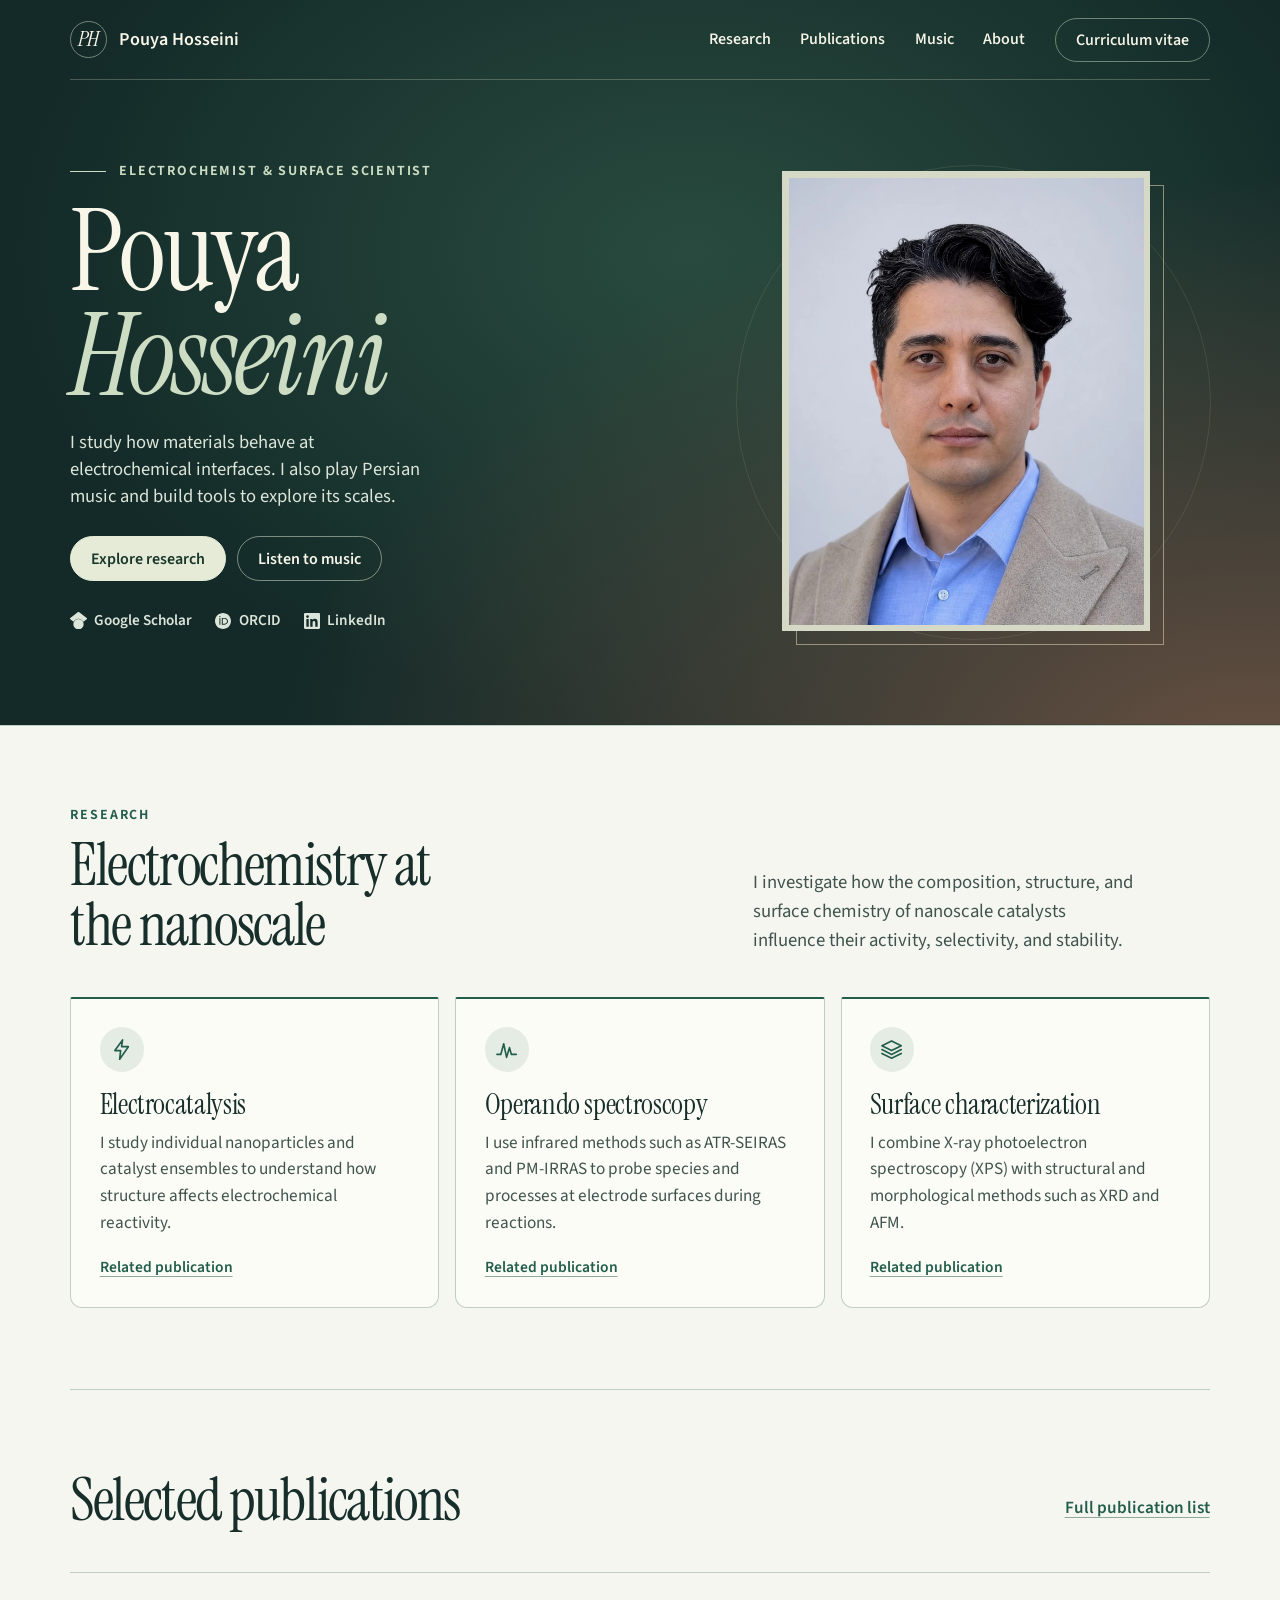
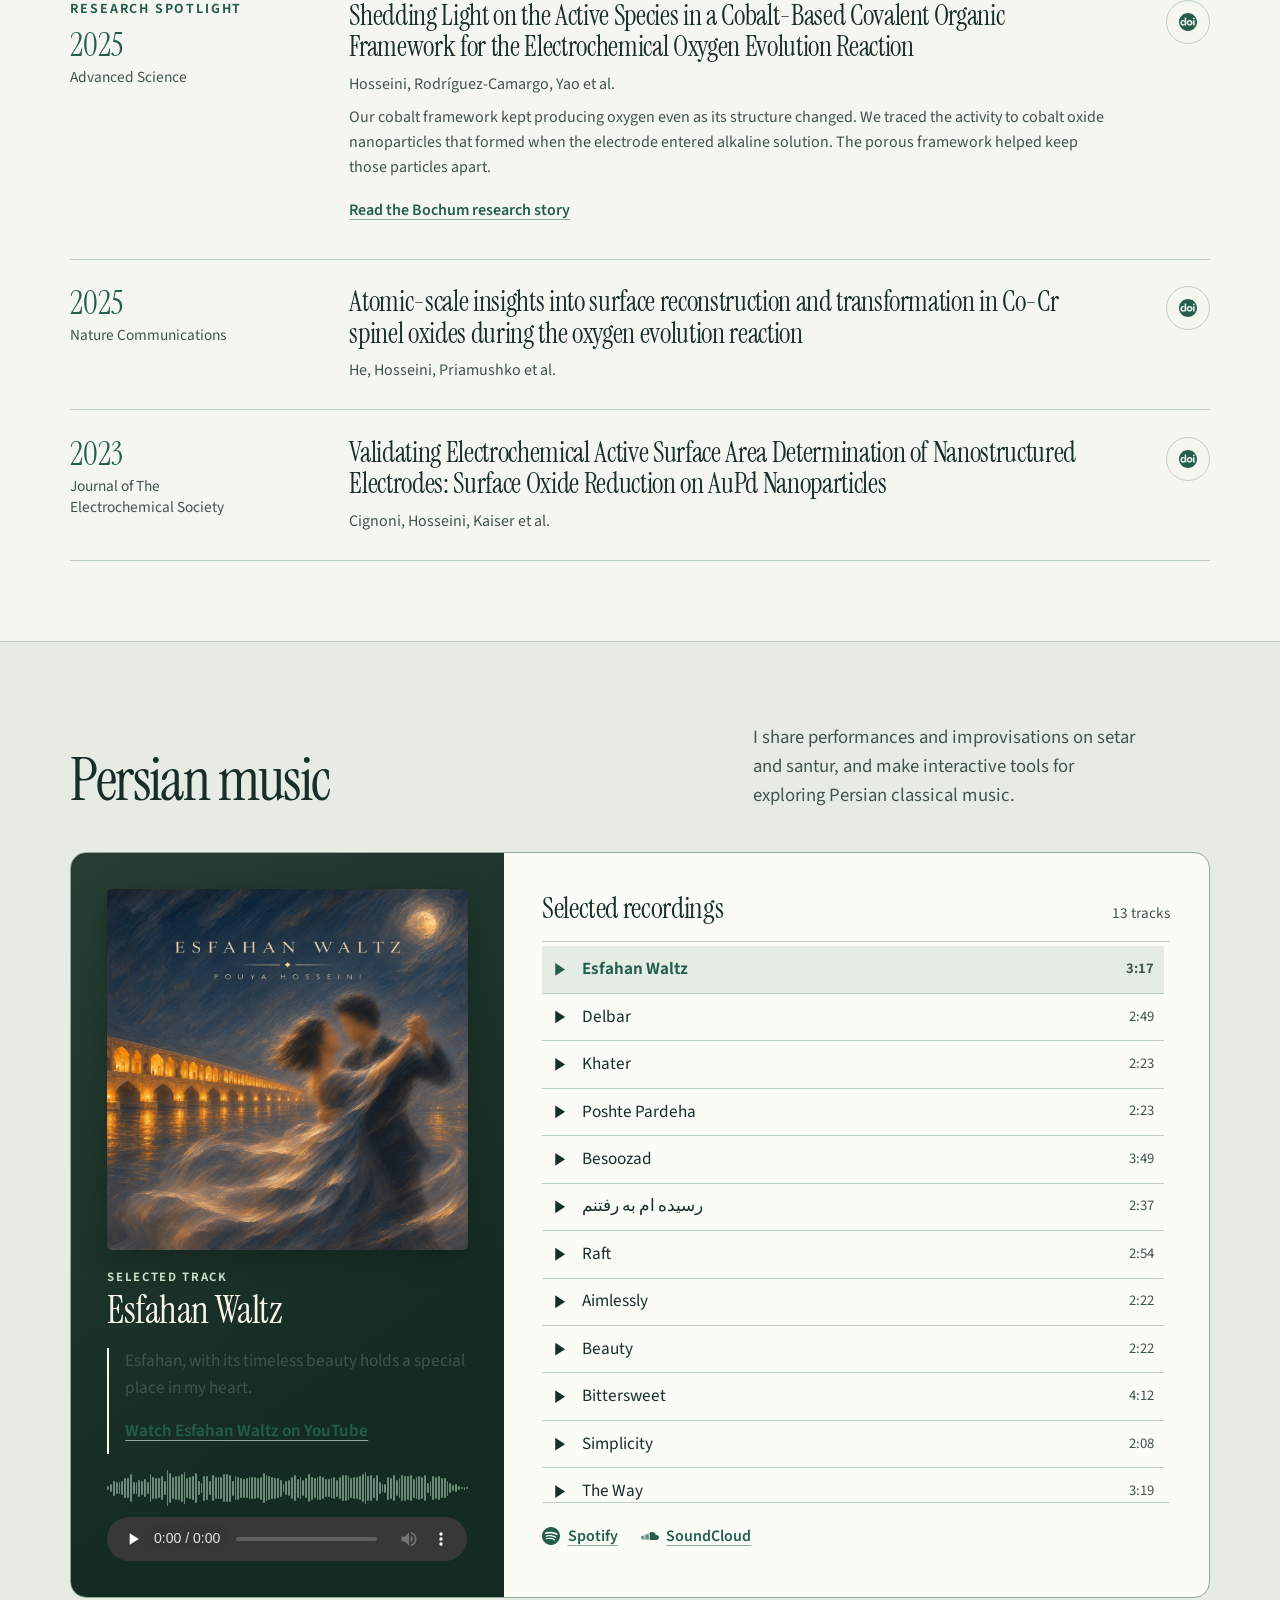
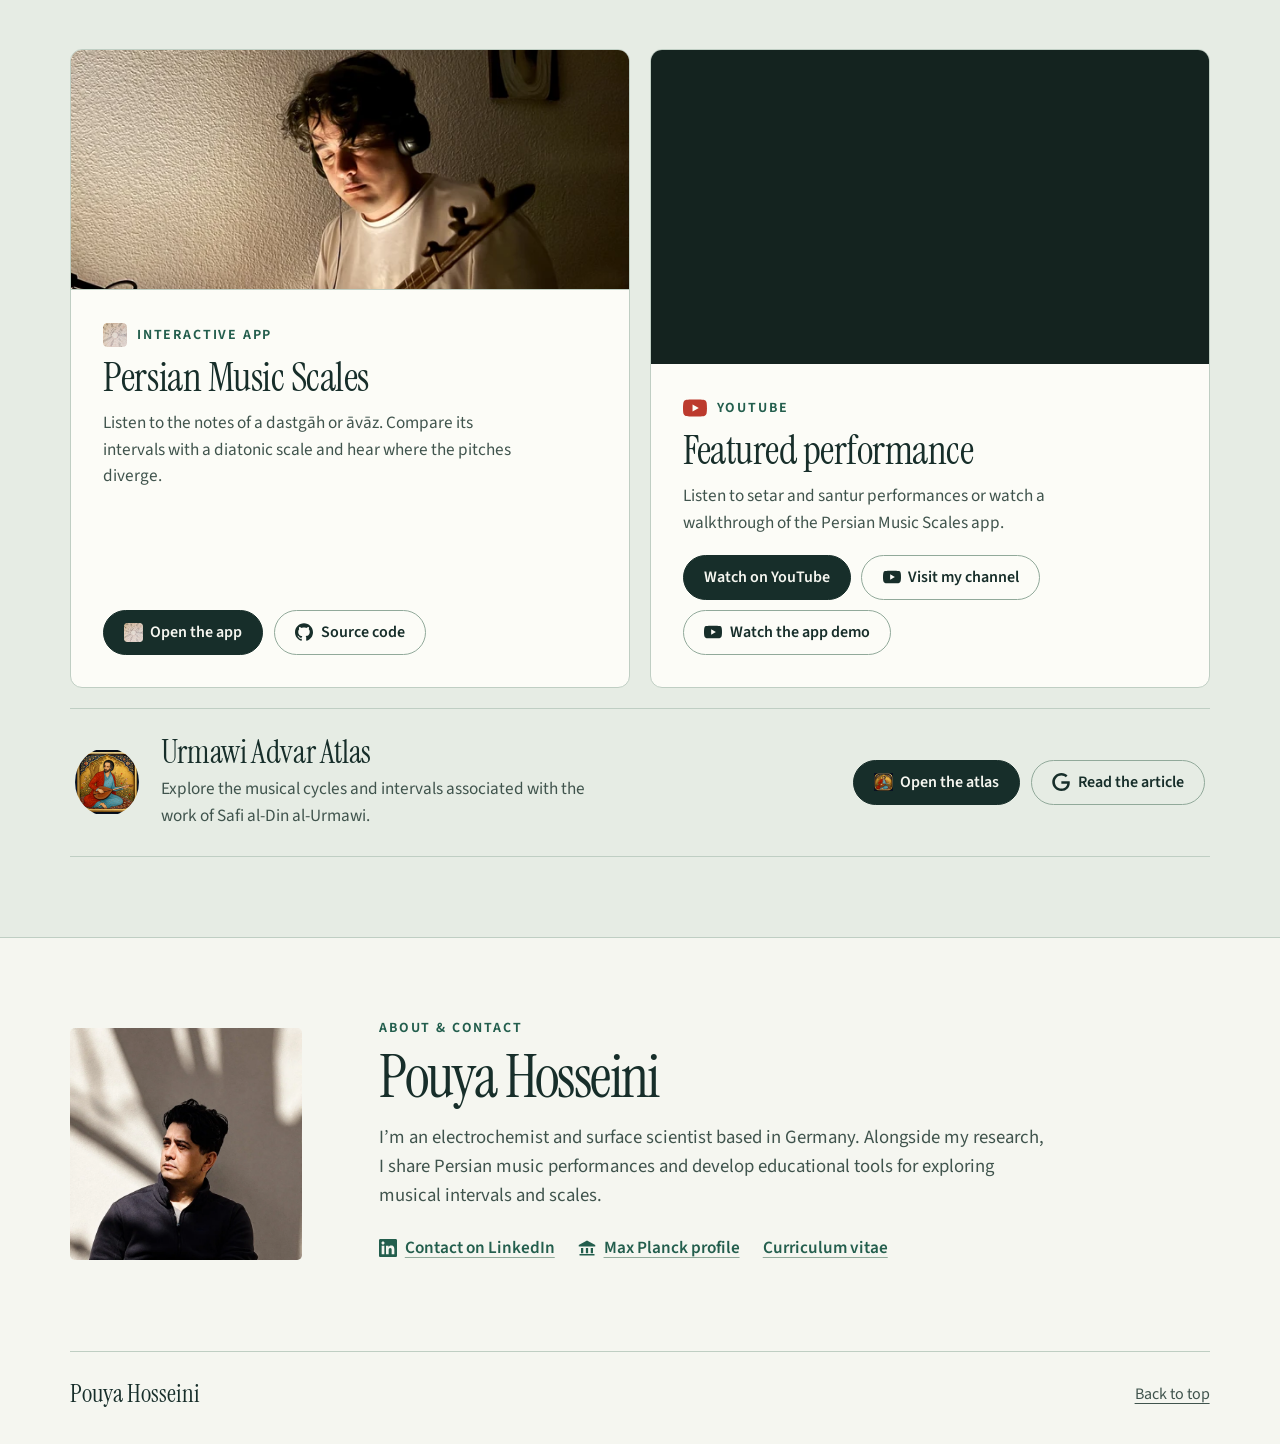
==== commit 7d16edbe: "Update index.html" ====
--- a/index.html
+++ b/index.html
@@ -140,7 +140,7 @@
         <section class="now-playing" aria-labelledby="current-track">
           <img id="track-cover" src="esfahan-waltz-cover.webp" width="640" height="640" alt="Esfahan Waltz cover artwork" loading="lazy">
           <div class="track-caption"><p id="play-state" class="eyebrow">Selected track</p><h3 id="current-track" dir="auto" aria-live="polite">Esfahan Waltz</h3></div>
-          <aside id="esfahan-note"><p>Esfahan Waltz takes me back to the days Mahsa and I spent in Esfahan when we were dating, before we were married.</p><a class="text-link" href="https://youtu.be/katTH8K_2r0">Watch Esfahan Waltz on YouTube</a></aside><div class="waveform" aria-hidden="true"></div>
+            <aside id="esfahan-note"><p>Esfahan, with its timeless beauty holds a special place in my heart.</p><a class="text-link" href="https://youtu.be/katTH8K_2r0">Watch Esfahan Waltz on YouTube</a></aside><div class="waveform" aria-hidden="true"></div>
           <audio id="player" controls preload="none" aria-label="Esfahan Waltz" src="esfahan-waltz.mp3"></audio>
           <p id="play-message" role="status" hidden></p>
         </section>
